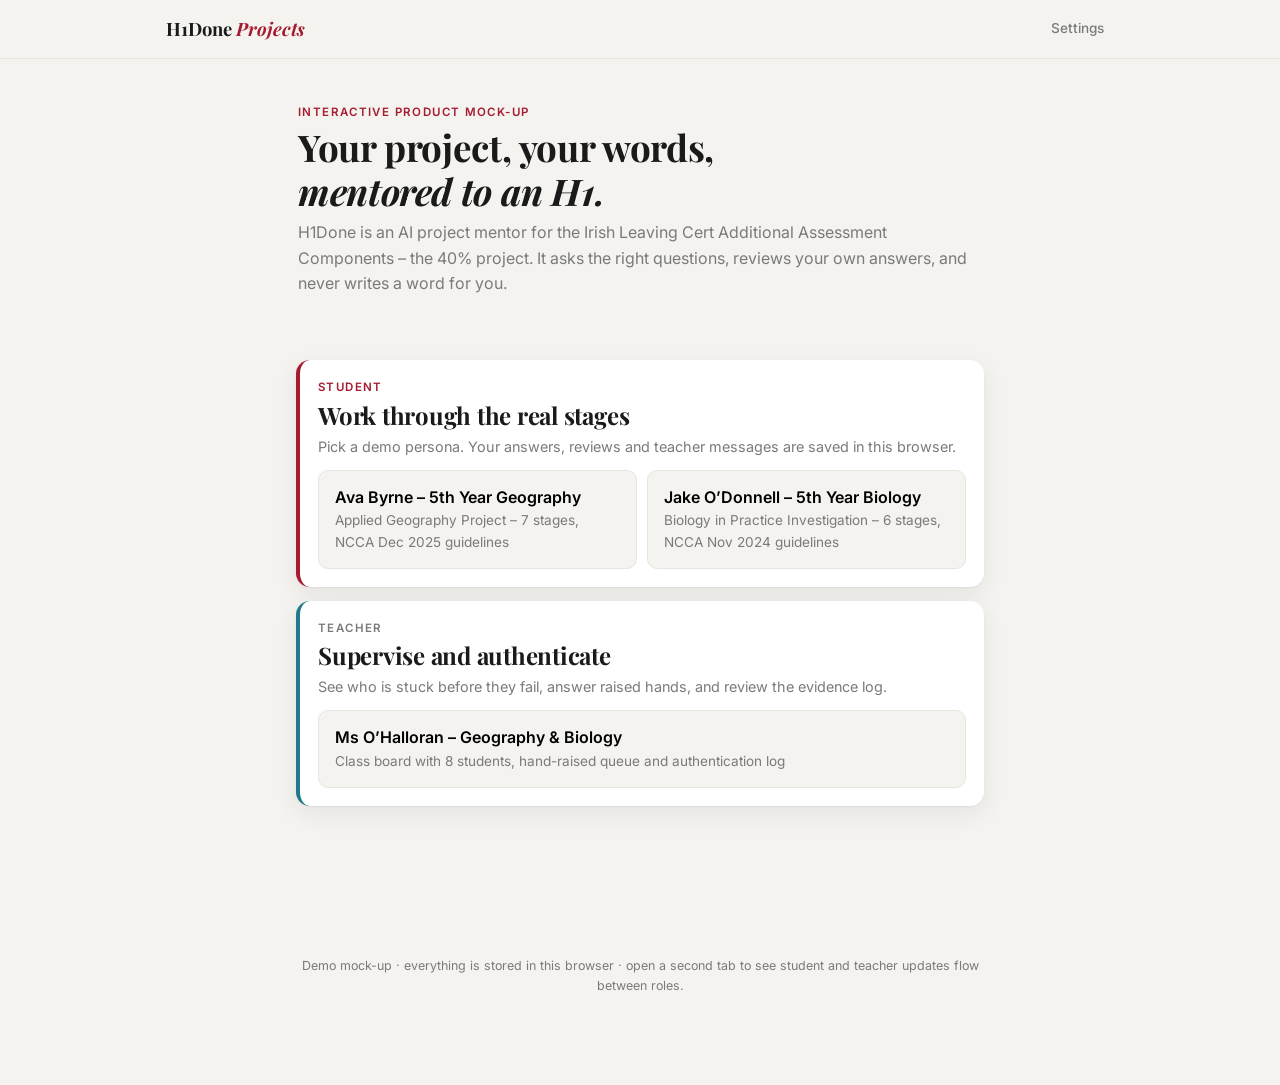
==== index.html @ 25b8aac0 "feat: h1done-projects interactive mock-up (student + teacher)" ====
<!doctype html>
<html lang="en-IE">
<head>
  <meta charset="utf-8">
  <meta name="viewport" content="width=device-width, initial-scale=1, viewport-fit=cover">
  <title>H1Done Projects – Interactive mock-up</title>
  <meta name="description" content="Semi-interactive mock-up of H1Done Projects, an AI project mentor for Irish Leaving Cert Additional Assessment Components.">
  <meta name="theme-color" content="#A51C30">
  <link rel="preconnect" href="https://fonts.googleapis.com">
  <link rel="preconnect" href="https://fonts.gstatic.com" crossorigin>
  <link href="https://fonts.googleapis.com/css2?family=Inter:wght@400;500;600;700&family=Playfair+Display:ital,wght@0,500;0,600;0,700;1,500&display=swap" rel="stylesheet">
  <link rel="stylesheet" href="styles.css">
</head>
<body>
  <div id="app" class="app"></div>
  <div id="toast" class="toast" role="status" aria-live="polite"></div>
  <script src="data/geography-pack.js"></script>
  <script src="data/biology-pack.js"></script>
  <script src="app.js"></script>
</body>
</html>
---- styles.css ----
:root {
  --crimson: #A51C30;
  --crimson-dark: #8B1728;
  --accent: #C4354A;
  --bg: #F5F3F0;
  --bg-alt: #E8E4E0;
  --card: #FFFFFF;
  --ink: #1A1A1A;
  --muted: #7A7A7A;
  --ok: #2E7D4F;
  --stalled: #C77D1F;
  --stuck: #B3372E;
  --raised: #1F7A8C;
  --radius: 14px;
  --shadow: 0 1px 2px rgba(26, 26, 26, 0.05), 0 8px 24px rgba(26, 26, 26, 0.07);
}

* {
  box-sizing: border-box;
}

html {
  -webkit-text-size-adjust: 100%;
}

body {
  margin: 0;
  background: var(--bg);
  color: var(--ink);
  font: 16px/1.6 "Inter", system-ui, -apple-system, sans-serif;
}

h1, h2, h3 {
  font-family: "Playfair Display", Georgia, serif;
  line-height: 1.18;
  margin: 0 0 0.35rem;
  letter-spacing: -0.01em;
}

h1 { font-size: 2rem; }
h2 { font-size: 1.5rem; }
h3 { font-size: 1.1rem; }

p { margin: 0.35rem 0; }

a { color: var(--crimson); text-decoration: none; }
a:hover { text-decoration: underline; }

.topbar {
  position: sticky;
  top: 0;
  z-index: 20;
  background: rgba(245, 243, 240, 0.92);
  backdrop-filter: blur(8px);
  border-bottom: 1px solid var(--bg-alt);
}

.topbar-inner {
  max-width: 980px;
  margin: 0 auto;
  padding: 12px 16px;
  display: flex;
  align-items: center;
  justify-content: space-between;
  gap: 12px;
}

.brand {
  font-family: "Playfair Display", Georgia, serif;
  font-weight: 700;
  font-size: 1.15rem;
  color: var(--ink);
  white-space: nowrap;
}

.brand span { color: var(--crimson); font-style: italic; }

.topbar nav {
  display: flex;
  gap: 4px;
  flex-wrap: wrap;
  justify-content: flex-end;
}

.topbar nav a {
  font-size: 0.85rem;
  font-weight: 500;
  color: var(--muted);
  padding: 6px 10px;
  border-radius: 999px;
  white-space: nowrap;
}

.topbar nav a.on { color: var(--crimson); background: #fff; }
.topbar nav a:hover { color: var(--crimson); text-decoration: none; }

.container {
  max-width: 720px;
  margin: 0 auto;
  padding: 18px 16px 110px;
}

.container.wide { max-width: 980px; }

.kicker {
  font-size: 0.72rem;
  font-weight: 600;
  text-transform: uppercase;
  letter-spacing: 0.12em;
  color: var(--muted);
  margin: 0 0 4px;
}

.kicker.crimson { color: var(--crimson); }

.card {
  background: var(--card);
  border-radius: var(--radius);
  box-shadow: var(--shadow);
  padding: 18px;
  margin: 0 0 14px;
}

.card.tint {
  background: #FDF7F5;
  border: 1px solid #EED9D4;
}

.hero {
  padding: 30px 18px 8px;
  max-width: 720px;
  margin: 0 auto;
}

.hero h1 { font-size: 2.3rem; margin-bottom: 8px; }
.hero .lede { color: var(--muted); font-size: 1rem; }

.role-grid { margin-top: 22px; }

.role-card { border-left: 4px solid var(--crimson); }

.role-card.teacher { border-left-color: var(--raised); }

.role-buttons {
  display: flex;
  flex-direction: column;
  gap: 10px;
  margin-top: 12px;
}

.role-btn {
  display: block;
  width: 100%;
  text-align: left;
  background: var(--bg);
  border: 1px solid var(--bg-alt);
  border-radius: 10px;
  padding: 14px 16px;
  font: inherit;
  cursor: pointer;
  transition: border-color 0.15s, background 0.15s;
}

.role-btn:hover { border-color: var(--crimson); background: #fff; }

.role-btn .who { font-weight: 600; display: block; }
.role-btn .what { color: var(--muted); font-size: 0.85rem; display: block; }

.btn {
  display: inline-block;
  border: none;
  border-radius: 999px;
  padding: 12px 20px;
  font: 600 0.95rem "Inter", sans-serif;
  cursor: pointer;
  background: var(--bg-alt);
  color: var(--ink);
  transition: background 0.15s, transform 0.05s;
}

.btn:active { transform: scale(0.98); }

.btn.primary { background: var(--crimson); color: #fff; }
.btn.primary:hover { background: var(--crimson-dark); }
.btn.ghost {
  background: transparent;
  border: 1.5px solid var(--crimson);
  color: var(--crimson);
}
.btn.small { padding: 8px 14px; font-size: 0.82rem; }

.backlink {
  display: inline-block;
  font-size: 0.85rem;
  font-weight: 600;
  color: var(--muted);
  margin-bottom: 10px;
}

.backlink:hover { color: var(--crimson); }

.progress {
  height: 9px;
  background: var(--bg-alt);
  border-radius: 999px;
  overflow: hidden;
  margin: 12px 0 6px;
}

.progress span {
  display: block;
  height: 100%;
  background: linear-gradient(90deg, var(--crimson), var(--accent));
  border-radius: 999px;
  transition: width 0.4s ease;
}

.progress-note { font-size: 0.85rem; color: var(--muted); }

.stage-map {
  list-style: none;
  margin: 14px 0 0;
  padding: 0;
  position: relative;
}

.stage-map::before {
  content: "";
  position: absolute;
  left: 11px;
  top: 16px;
  bottom: 16px;
  width: 2px;
  background: var(--bg-alt);
}

.stage-map li {
  position: relative;
  margin: 0 0 12px;
}

.marker {
  position: absolute;
  left: 0;
  top: 18px;
  width: 24px;
  height: 24px;
  border-radius: 50%;
  background: #fff;
  border: 2px solid var(--bg-alt);
  z-index: 1;
}

.marker.done { background: var(--crimson); border-color: var(--crimson); }
.marker.done::after {
  content: "";
  position: absolute;
  left: 6px;
  top: 6px;
  width: 9px;
  height: 5px;
  border-left: 2px solid #fff;
  border-bottom: 2px solid #fff;
  transform: rotate(-45deg);
}

.marker.current { border-color: var(--crimson); }
.marker.current::before {
  content: "";
  position: absolute;
  left: 6px;
  top: 6px;
  width: 8px;
  height: 8px;
  border-radius: 50%;
  background: var(--crimson);
  animation: pulse 1.8s ease-out infinite;
}

@keyframes pulse {
  0% { box-shadow: 0 0 0 0 rgba(165, 28, 48, 0.45); }
  70% { box-shadow: 0 0 0 9px rgba(165, 28, 48, 0); }
  100% { box-shadow: 0 0 0 0 rgba(165, 28, 48, 0); }
}

.stagecard {
  display: flex;
  align-items: flex-start;
  justify-content: space-between;
  gap: 12px;
  background: var(--card);
  border-radius: var(--radius);
  box-shadow: var(--shadow);
  padding: 14px 16px;
  margin-left: 36px;
  color: var(--ink);
}

.stagecard:hover { text-decoration: none; outline: 2px solid var(--crimson); outline-offset: -2px; }

.stagecard.locked { opacity: 0.62; }

.stage-name { display: block; font-weight: 600; font-size: 1rem; margin-top: 2px; }
.stage-blurb { display: block; color: var(--muted); font-size: 0.85rem; line-height: 1.45; }
.stage-top { display: block; font-size: 0.72rem; font-weight: 600; text-transform: uppercase; letter-spacing: 0.09em; color: var(--muted); }

.tag {
  flex-shrink: 0;
  font-size: 0.7rem;
  font-weight: 700;
  text-transform: uppercase;
  letter-spacing: 0.07em;
  border-radius: 999px;
  padding: 4px 10px;
  white-space: nowrap;
  align-self: center;
}

.tag.done { background: #E4F0E8; color: var(--ok); }
.tag.current { background: #F7E3E6; color: var(--crimson); }
.tag.locked { background: var(--bg-alt); color: var(--muted); }

.q-text {
  font-family: "Playfair Display", Georgia, serif;
  font-size: 1.35rem;
  line-height: 1.35;
  margin: 6px 0 14px;
}

.q-label { color: var(--crimson); margin-bottom: 2px; }

label.field-label {
  display: block;
  font-size: 0.8rem;
  font-weight: 600;
  color: var(--muted);
  margin: 12px 0 6px;
}

textarea, input[type="password"], input[type="text"] {
  width: 100%;
  border: 1.5px solid var(--bg-alt);
  border-radius: 10px;
  background: #FCFBFA;
  padding: 12px;
  font: 400 0.95rem/1.55 "Inter", sans-serif;
  color: var(--ink);
  resize: vertical;
}

textarea:focus, input:focus {
  outline: none;
  border-color: var(--crimson);
  background: #fff;
}

details.promptbank {
  border-top: 1px dashed var(--bg-alt);
  border-bottom: 1px dashed var(--bg-alt);
  padding: 8px 0;
  margin: 0 0 14px;
}

details.promptbank summary {
  cursor: pointer;
  font-size: 0.8rem;
  font-weight: 600;
  color: var(--muted);
}

details.promptbank ul { margin: 8px 0 2px; padding-left: 18px; }
details.promptbank li { font-size: 0.85rem; color: var(--muted); margin: 4px 0; }

.review { border-left: 4px solid var(--ok); }

.review.flagged { border-left-color: var(--stuck); }

.review h3 { margin-top: 12px; }

.review h3:first-of-type { margin-top: 4px; }

.review ul { margin: 6px 0; padding-left: 0; list-style: none; }

.review li {
  position: relative;
  padding-left: 20px;
  margin: 8px 0;
  font-size: 0.93rem;
}

.review ul.strengths li::before {
  content: "";
  position: absolute;
  left: 2px;
  top: 8px;
  width: 8px;
  height: 8px;
  border-radius: 50%;
  background: var(--ok);
}

.review ul.prompts li::before {
  content: "";
  position: absolute;
  left: 2px;
  top: 8px;
  width: 8px;
  height: 2px;
  background: var(--crimson);
}

.review-actions {
  display: flex;
  gap: 10px;
  flex-wrap: wrap;
  margin-top: 16px;
}

.source-badge {
  display: inline-block;
  font-size: 0.68rem;
  font-weight: 700;
  text-transform: uppercase;
  letter-spacing: 0.08em;
  border-radius: 999px;
  padding: 3px 9px;
  margin-left: 8px;
  vertical-align: middle;
}

.source-badge.canned { background: var(--bg-alt); color: var(--muted); }
.source-badge.live { background: #E1EEF1; color: var(--raised); }

.reading { text-align: center; color: var(--muted); font-style: italic; padding: 26px 18px; }

.reading::after {
  content: "";
  display: block;
  width: 42px;
  height: 3px;
  margin: 14px auto 0;
  border-radius: 999px;
  background: var(--crimson);
  animation: load 1.1s ease-in-out infinite alternate;
}

@keyframes reading-bar {
  from { width: 12px; }
  to { width: 42px; }
}

.reading::after { animation-name: reading-bar; }

.dod-list { margin: 8px 0 0; padding-left: 0; list-style: none; }

.dod-list li {
  position: relative;
  padding-left: 26px;
  margin: 9px 0;
  font-size: 0.9rem;
}

.dod-list li::before {
  content: "";
  position: absolute;
  left: 0;
  top: 3px;
  width: 14px;
  height: 14px;
  border-radius: 50%;
  border: 1.5px solid var(--bg-alt);
  background: #fff;
}

.dod-list li.hit::before {
  background: var(--ok);
  border-color: var(--ok);
}

.dod-list li.hit::after {
  content: "";
  position: absolute;
  left: 5px;
  top: 7px;
  width: 6px;
  height: 3px;
  border-left: 1.5px solid #fff;
  border-bottom: 1.5px solid #fff;
  transform: rotate(-45deg);
}

.banner {
  background: #F7E3E6;
  border: 1px solid #EBC4CB;
  border-radius: var(--radius);
  padding: 14px 16px;
  margin: 0 0 14px;
}

.banner h3 { color: var(--crimson-dark); margin-bottom: 4px; }

.banner .msg-text { font-size: 0.95rem; }

.banner .msg-time { font-size: 0.78rem; color: var(--muted); }

.done-banner {
  background: #E4F0E8;
  border: 1px solid #CBE2D3;
  border-radius: var(--radius);
  padding: 14px 16px;
  margin: 0 0 14px;
}

.done-banner h3 { color: var(--ok); margin-bottom: 4px; }

.export-headings h3 {
  border-bottom: 2px solid var(--crimson);
  padding-bottom: 6px;
  margin-top: 26px;
}

.answer-block { margin: 12px 0; }

.answer-block .q-ref {
  font-size: 0.78rem;
  font-weight: 600;
  color: var(--muted);
  margin: 0 0 3px;
}

.answer-block .a-text {
  margin: 0;
  background: #FCFBFA;
  border-left: 3px solid var(--bg-alt);
  padding: 10px 12px;
  font-size: 0.93rem;
  white-space: pre-wrap;
}

.empty-note { color: var(--muted); font-style: italic; font-size: 0.88rem; }

.ai-ref-block {
  background: #FDF7F5;
  border: 1px solid #EED9D5;
  border-radius: var(--radius);
  padding: 16px 18px;
  margin-top: 26px;
}

.ai-ref-block dl { margin: 8px 0 0; }

.ai-ref-block dt { font-size: 0.75rem; font-weight: 700; text-transform: uppercase; letter-spacing: 0.08em; color: var(--crimson); margin-top: 10px; }
.ai-ref-block dd { margin: 2px 0 0; font-size: 0.92rem; }
.ai-ref-block .placeholder { color: var(--muted); font-style: italic; }

.policy-note {
  margin-top: 16px;
  font-size: 0.8rem;
  color: var(--muted);
  border-top: 1px dashed var(--bg-alt);
  padding-top: 10px;
}

.queue-head {
  display: flex;
  align-items: center;
  gap: 8px;
  margin: 20px 0 10px;
}

.queue-head h3 { margin: 0; }

.pinned { border-left: 4px solid var(--raised); }

.legend {
  display: flex;
  flex-wrap: wrap;
  gap: 14px;
  margin: 4px 0 16px;
  font-size: 0.8rem;
  color: var(--muted);
}

.legend span { display: inline-flex; align-items: center; gap: 6px; }

.dot {
  display: inline-block;
  width: 11px;
  height: 11px;
  border-radius: 50%;
  flex-shrink: 0;
}

.dot.ok { background: var(--ok); }
.dot.stalled { background: var(--stalled); }
.dot.stuck { background: var(--stuck); }
.dot.raised { background: var(--raised); animation: blink 1.6s ease-in-out infinite; }

@keyframes blink {
  0%, 100% { opacity: 1; }
  50% { opacity: 0.45; }
}

.chips {
  display: flex;
  gap: 8px;
  overflow-x: auto;
  padding: 4px 0 10px;
  margin-bottom: 6px;
}

.chip {
  flex-shrink: 0;
  border: 1.5px solid var(--bg-alt);
  background: #fff;
  color: var(--muted);
  border-radius: 999px;
  padding: 7px 15px;
  font: 600 0.82rem "Inter", sans-serif;
  cursor: pointer;
  transition: all 0.15s;
}

.chip.on {
  background: var(--crimson);
  border-color: var(--crimson);
  color: #fff;
}

.tgrid {
  display: grid;
  grid-template-columns: 1fr;
  gap: 12px;
}

.tcard {
  display: block;
  color: var(--ink);
  padding: 15px 16px;
}

.tcard:hover { text-decoration: none; outline: 2px solid var(--crimson); outline-offset: -2px; }

.tcard-top {
  display: flex;
  align-items: center;
  gap: 8px;
  margin-bottom: 6px;
}

.status-label { font-size: 0.76rem; font-weight: 600; color: var(--muted); }

.subject-chip {
  margin-left: auto;
  font-size: 0.66rem;
  font-weight: 700;
  text-transform: uppercase;
  letter-spacing: 0.07em;
  color: var(--muted);
  background: var(--bg);
  border-radius: 999px;
  padding: 3px 9px;
}

.tcard h3 { margin: 0 0 2px; font-size: 1.08rem; }

.tstage { font-size: 0.86rem; margin: 0; }

.tmeta { font-size: 0.78rem; color: var(--muted); margin: 2px 0 0; }

.traised { font-size: 0.8rem; font-weight: 600; color: var(--raised); margin: 6px 0 0; }

.profile-head { display: flex; align-items: center; gap: 12px; }

.profile-dot { width: 14px; height: 14px; }

.sub-list { list-style: none; margin: 0; padding: 0; }

.sub-item { border-top: 1px solid var(--bg-alt); padding: 12px 0; }

.sub-item:first-child { border-top: none; padding-top: 2px; }

.sub-item .q-ref { font-size: 0.8rem; color: var(--muted); margin: 0 0 4px; }

.sub-item .excerpt { margin: 0 0 6px; font-size: 0.92rem; }

.verdict {
  display: inline-block;
  font-size: 0.68rem;
  font-weight: 700;
  text-transform: uppercase;
  letter-spacing: 0.07em;
  border-radius: 999px;
  padding: 3px 10px;
}

.verdict.proceed { background: #E4F0E8; color: var(--ok); }
.verdict.revise { background: #F7EAD8; color: var(--stalled); }

.sub-time { font-size: 0.75rem; color: var(--muted); margin-left: 8px; }

.advice-box textarea { min-height: 90px; }

.advice-note { font-size: 0.8rem; color: var(--muted); margin: 8px 0 12px; }

.sent-flash {
  background: #E4F0E8;
  border-radius: 10px;
  padding: 10px 14px;
  font-size: 0.88rem;
  color: var(--ok);
  font-weight: 600;
  margin-top: 10px;
}

.auth-log { list-style: none; margin: 10px 0 0; padding: 0; }

.auth-log li {
  position: relative;
  padding: 0 0 16px 24px;
  border-left: 2px solid var(--bg-alt);
  margin-left: 6px;
}

.auth-log li:last-child { border-left-color: transparent; padding-bottom: 2px; }

.auth-log li::before {
  content: "";
  position: absolute;
  left: -6px;
  top: 4px;
  width: 10px;
  height: 10px;
  border-radius: 50%;
  background: var(--crimson);
  border: 2px solid var(--bg);
}

.auth-log .when { display: block; font-size: 0.72rem; font-weight: 600; text-transform: uppercase; letter-spacing: 0.08em; color: var(--muted); }
.auth-log .what { display: block; font-weight: 600; font-size: 0.9rem; }
.auth-log .detail { display: block; font-size: 0.85rem; color: var(--muted); }

.handfab {
  position: fixed;
  right: 16px;
  bottom: 18px;
  z-index: 30;
  border: none;
  border-radius: 999px;
  background: var(--crimson);
  color: #fff;
  padding: 13px 20px;
  text-align: left;
  cursor: pointer;
  box-shadow: 0 10px 28px rgba(139, 23, 40, 0.4);
  max-width: 78vw;
  transition: background 0.2s;
}

.handfab:hover { background: var(--crimson-dark); }

.handfab .handfab-main { display: block; font: 700 0.92rem "Inter", sans-serif; }
.handfab .handfab-sub { display: block; font: 400 0.72rem "Inter", sans-serif; opacity: 0.85; }

.handfab.raised { background: var(--crimson-dark); animation: raised-glow 2.2s ease-in-out infinite; }

@keyframes raised-glow {
  0%, 100% { box-shadow: 0 10px 28px rgba(139, 23, 40, 0.4); }
  50% { box-shadow: 0 10px 34px rgba(139, 23, 40, 0.75); }
}

.toast {
  position: fixed;
  left: 50%;
  bottom: 92px;
  transform: translate(-50%, 20px);
  background: var(--ink);
  color: #fff;
  font-size: 0.88rem;
  font-weight: 500;
  padding: 11px 18px;
  border-radius: 999px;
  box-shadow: 0 8px 24px rgba(26, 26, 26, 0.35);
  opacity: 0;
  pointer-events: none;
  transition: opacity 0.25s, transform 0.25s;
  z-index: 40;
  max-width: 84vw;
  text-align: center;
}

.toast.show { opacity: 1; transform: translate(-50%, 0); }

.footnote {
  max-width: 720px;
  margin: 26px auto 0;
  padding: 0 16px 90px;
  text-align: center;
  color: var(--muted);
  font-size: 0.78rem;
}

.settings-row { display: flex; gap: 10px; flex-wrap: wrap; margin-top: 12px; }

.status-line { font-size: 0.88rem; color: var(--muted); margin-top: 10px; }

.status-line strong.ok { color: var(--ok); }
.status-line strong.warn { color: var(--crimson); }

@media (min-width: 640px) {
  .tgrid { grid-template-columns: 1fr 1fr; }
  .role-buttons { flex-direction: row; }
  .role-btn { flex: 1; }
  h1 { font-size: 2.4rem; }
  .hero { padding-top: 44px; }
}

@media (min-width: 960px) {
  .tgrid { grid-template-columns: repeat(3, 1fr); }
  .container { padding-top: 28px; }
}
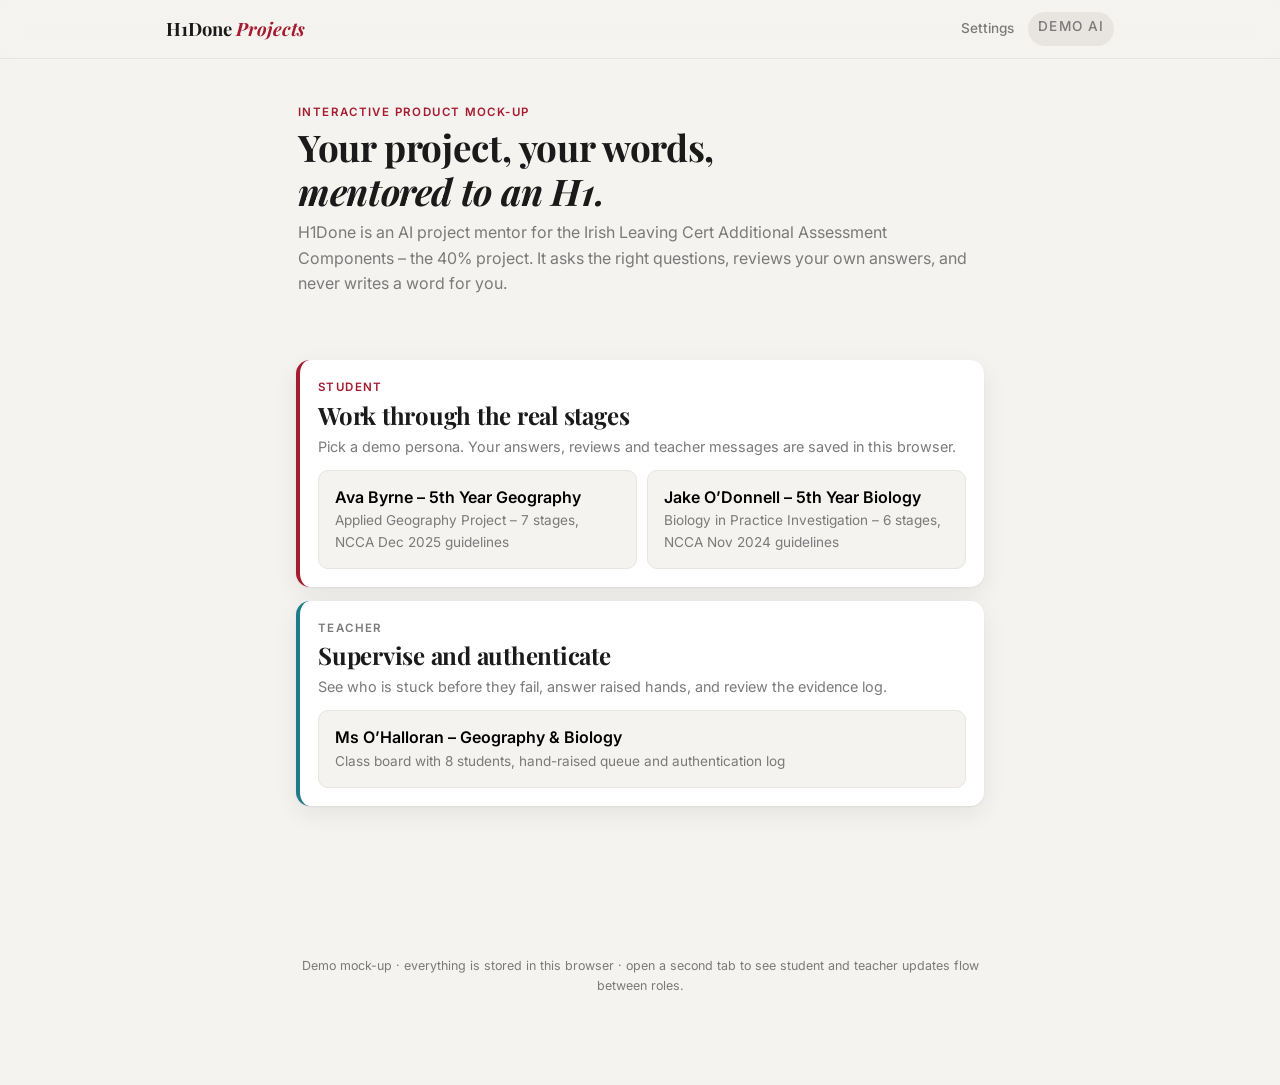
==== commit 8a43070a: "feat: full student-voice answers for all seeded demo histories" ====
--- a/index.html
+++ b/index.html
@@ -16,6 +16,7 @@
   <div id="toast" class="toast" role="status" aria-live="polite"></div>
   <script src="data/geography-pack.js"></script>
   <script src="data/biology-pack.js"></script>
+  <script src="data/seed-answers.js"></script>
   <script src="app.js"></script>
 </body>
 </html>
--- a/styles.css
+++ b/styles.css
@@ -807,6 +807,193 @@
 .status-line strong.ok { color: var(--ok); }
 .status-line strong.warn { color: var(--crimson); }
 
+.ro-badge {
+  display: inline-block;
+  font: 700 0.68rem "Inter", sans-serif;
+  text-transform: uppercase;
+  letter-spacing: 0.08em;
+  color: #fff;
+  background: var(--raised);
+  border-radius: 999px;
+  padding: 5px 11px;
+  white-space: nowrap;
+}
+
+.pov-card { border-left: 4px solid var(--raised); }
+
+.full-answers h3 { margin-bottom: 2px; }
+
+.fa-scroll {
+  max-height: 480px;
+  overflow-y: auto;
+  padding: 2px 6px 2px 2px;
+  margin-top: 6px;
+  -webkit-overflow-scrolling: touch;
+}
+
+.stage-overline {
+  display: flex;
+  align-items: center;
+  gap: 10px;
+  margin: 18px 0 6px;
+  font: 700 0.72rem "Inter", sans-serif;
+  text-transform: uppercase;
+  letter-spacing: 0.11em;
+  color: var(--crimson);
+  white-space: nowrap;
+}
+
+.stage-overline::after {
+  content: "";
+  flex: 1;
+  height: 1px;
+  background: var(--bg-alt);
+}
+
+.stage-overline:first-child { margin-top: 4px; }
+
+.fa-item {
+  background: var(--card);
+  border: 1px solid var(--bg-alt);
+  border-radius: 12px;
+  box-shadow: var(--shadow);
+  padding: 12px 14px;
+  margin: 10px 0;
+}
+
+.fa-item .q-ref {
+  font-size: 0.78rem;
+  font-weight: 600;
+  color: var(--muted);
+  margin: 0 0 4px;
+}
+
+.fa-item .a-text {
+  margin: 0;
+  font-size: 0.93rem;
+  white-space: pre-wrap;
+}
+
+.fa-meta {
+  display: flex;
+  align-items: center;
+  gap: 8px;
+  margin-top: 8px;
+}
+
+.ai-chip {
+  display: inline-block;
+  font: 700 0.66rem "Inter", sans-serif;
+  text-transform: uppercase;
+  letter-spacing: 0.08em;
+  border-radius: 999px;
+  padding: 4px 10px;
+  background: var(--bg-alt);
+  color: var(--muted);
+  white-space: nowrap;
+}
+
+.ai-chip.live {
+  background: var(--ok);
+  color: #fff;
+}
+
+.ai-chip:hover { text-decoration: none; filter: brightness(1.08); }
+
+.sub-item {
+  display: block;
+  color: inherit;
+  border-radius: 10px;
+  transition: background 0.15s;
+}
+
+a.sub-item:hover {
+  background: #FDF7F5;
+  text-decoration: none;
+  outline: 1.5px solid #EBC4CB;
+}
+
+.locked-panel {
+  border: 1.5px dashed var(--bg-alt);
+  background: #FCFBFA;
+  border-radius: 12px;
+  padding: 24px 20px;
+  text-align: center;
+  margin-top: 16px;
+}
+
+.locked-panel .locked-title {
+  font-weight: 700;
+  font-size: 1rem;
+  color: var(--crimson);
+  margin: 0 0 6px;
+}
+
+.locked-panel p:last-child {
+  margin: 0;
+  color: var(--muted);
+  font-size: 0.88rem;
+}
+
+.brief-label h3 { margin-bottom: 2px; }
+
+.pdf-frame {
+  height: 72vh;
+  background: #fff;
+  border-radius: var(--radius);
+  box-shadow: var(--shadow);
+  overflow: hidden;
+  border: 1px solid var(--bg-alt);
+}
+
+.pdf-frame object { width: 100%; height: 100%; display: block; }
+
+.pdf-fallback {
+  height: 100%;
+  display: flex;
+  flex-direction: column;
+  align-items: center;
+  justify-content: center;
+  gap: 12px;
+  color: var(--muted);
+  font-size: 0.9rem;
+}
+
+.pdf-link-row { text-align: center; margin: 10px 0 18px; }
+
+.brief-doc {
+  background: #fff;
+  border-radius: var(--radius);
+  box-shadow: var(--shadow);
+  padding: 30px 26px;
+  max-width: 780px;
+  margin: 0 auto;
+}
+
+.brief-doc header { border-bottom: 3px solid var(--crimson); padding-bottom: 12px; margin-bottom: 8px; }
+
+.brief-doc h2 { font-size: 1.6rem; color: var(--crimson); margin-bottom: 4px; }
+
+.brief-sub { font-style: italic; color: var(--muted); font-size: 0.88rem; margin: 0; }
+
+.brief-h {
+  font-size: 1.05rem;
+  color: var(--crimson-dark);
+  border-bottom: 1px solid var(--bg-alt);
+  padding-bottom: 4px;
+  margin: 22px 0 8px;
+}
+
+.brief-doc p { font-size: 0.93rem; line-height: 1.65; }
+
+.brief-doc ul { padding-left: 20px; margin: 8px 0; }
+
+.brief-doc li { font-size: 0.9rem; margin: 6px 0; line-height: 1.55; }
+
+.brief-subh { font-family: "Playfair Display", Georgia, serif; font-size: 1rem; margin: 16px 0 4px; color: var(--ink); }
+
+.brief-wrap { padding-bottom: 60px; }
+
 @media (min-width: 640px) {
   .tgrid { grid-template-columns: 1fr 1fr; }
   .role-buttons { flex-direction: row; }
